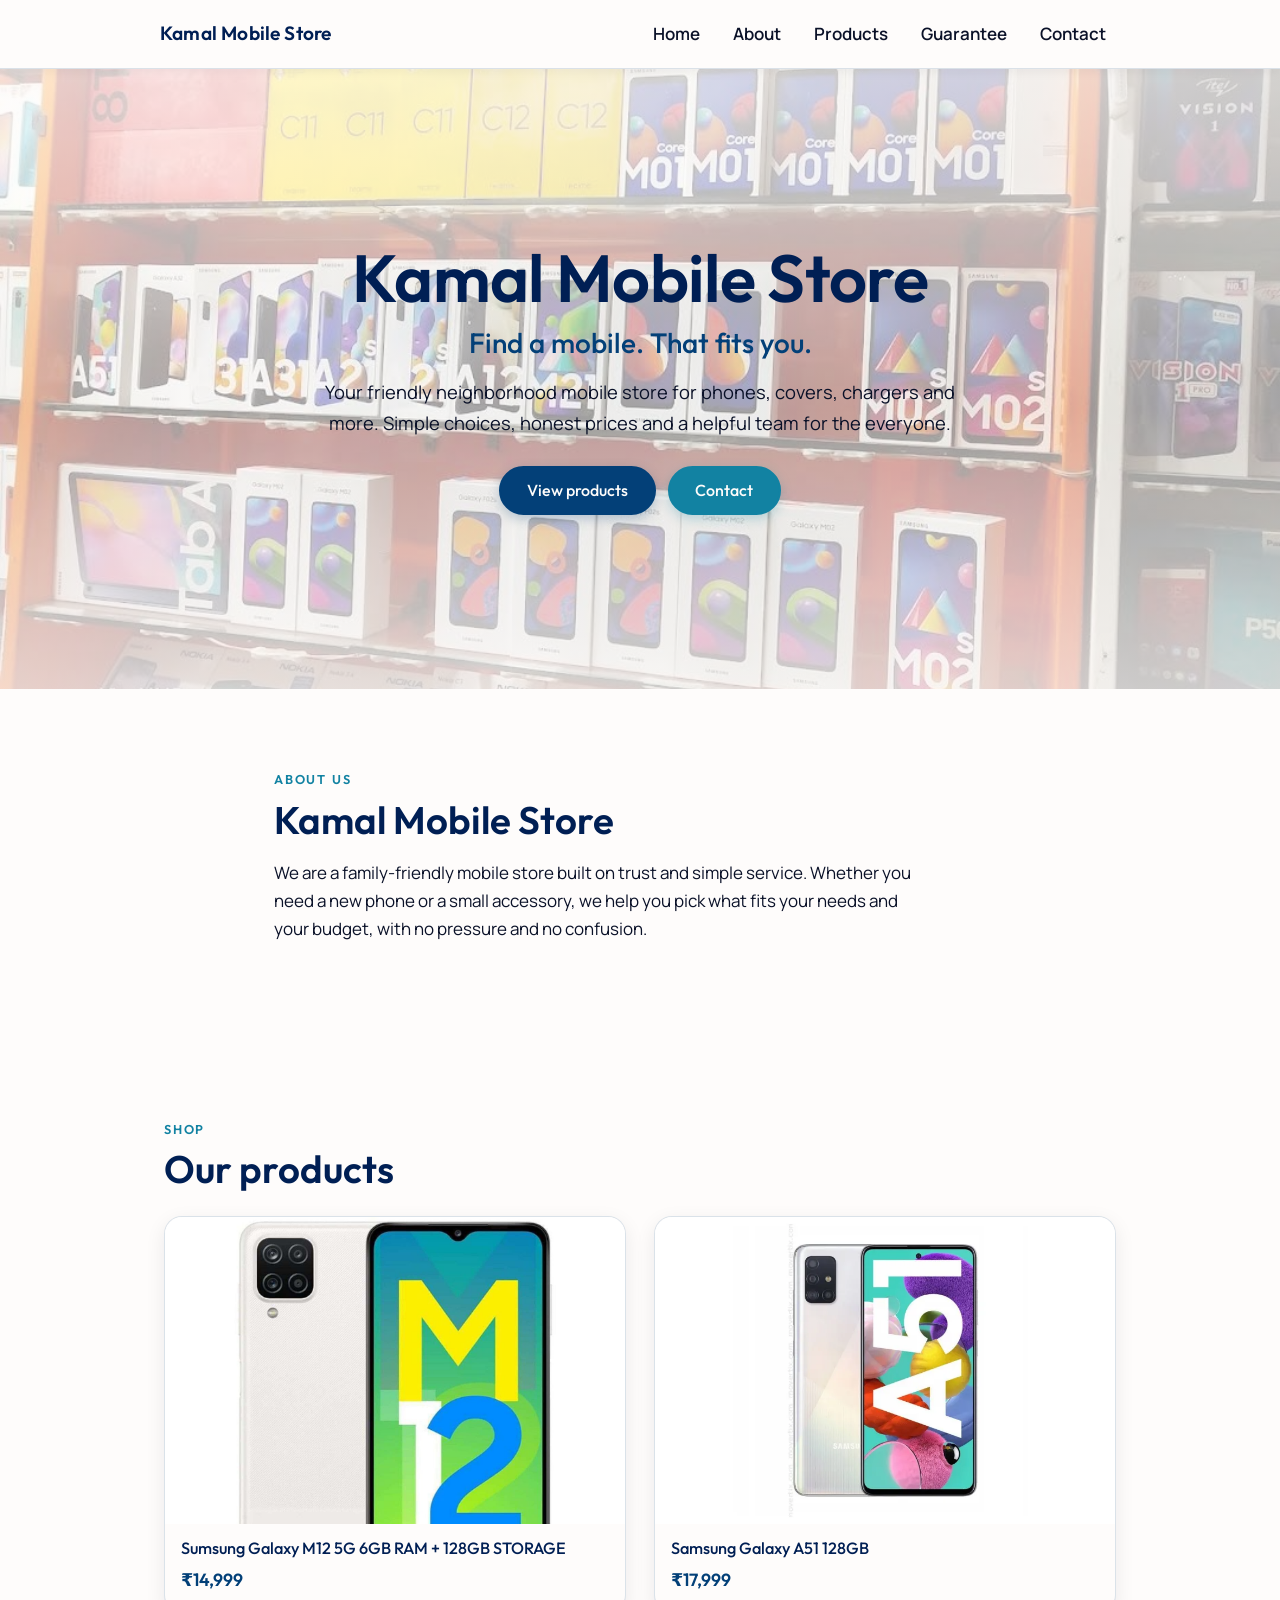
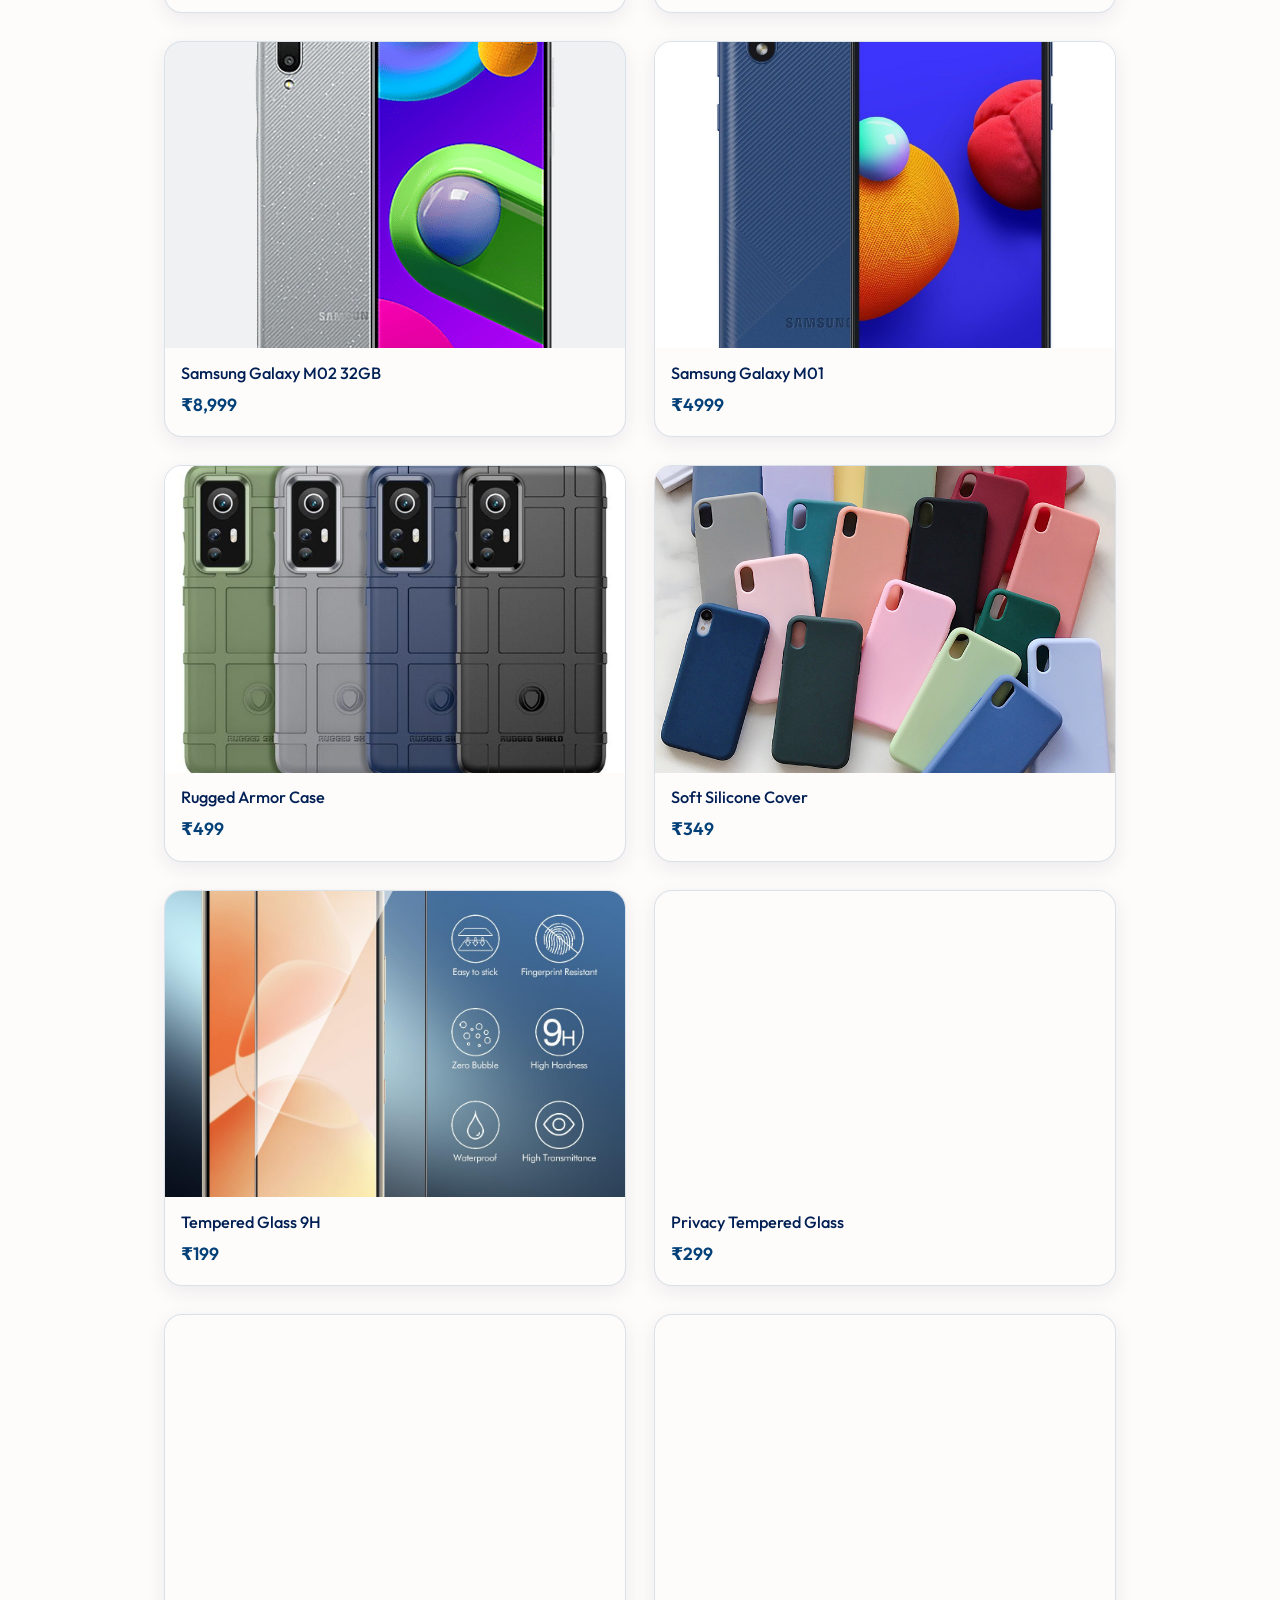
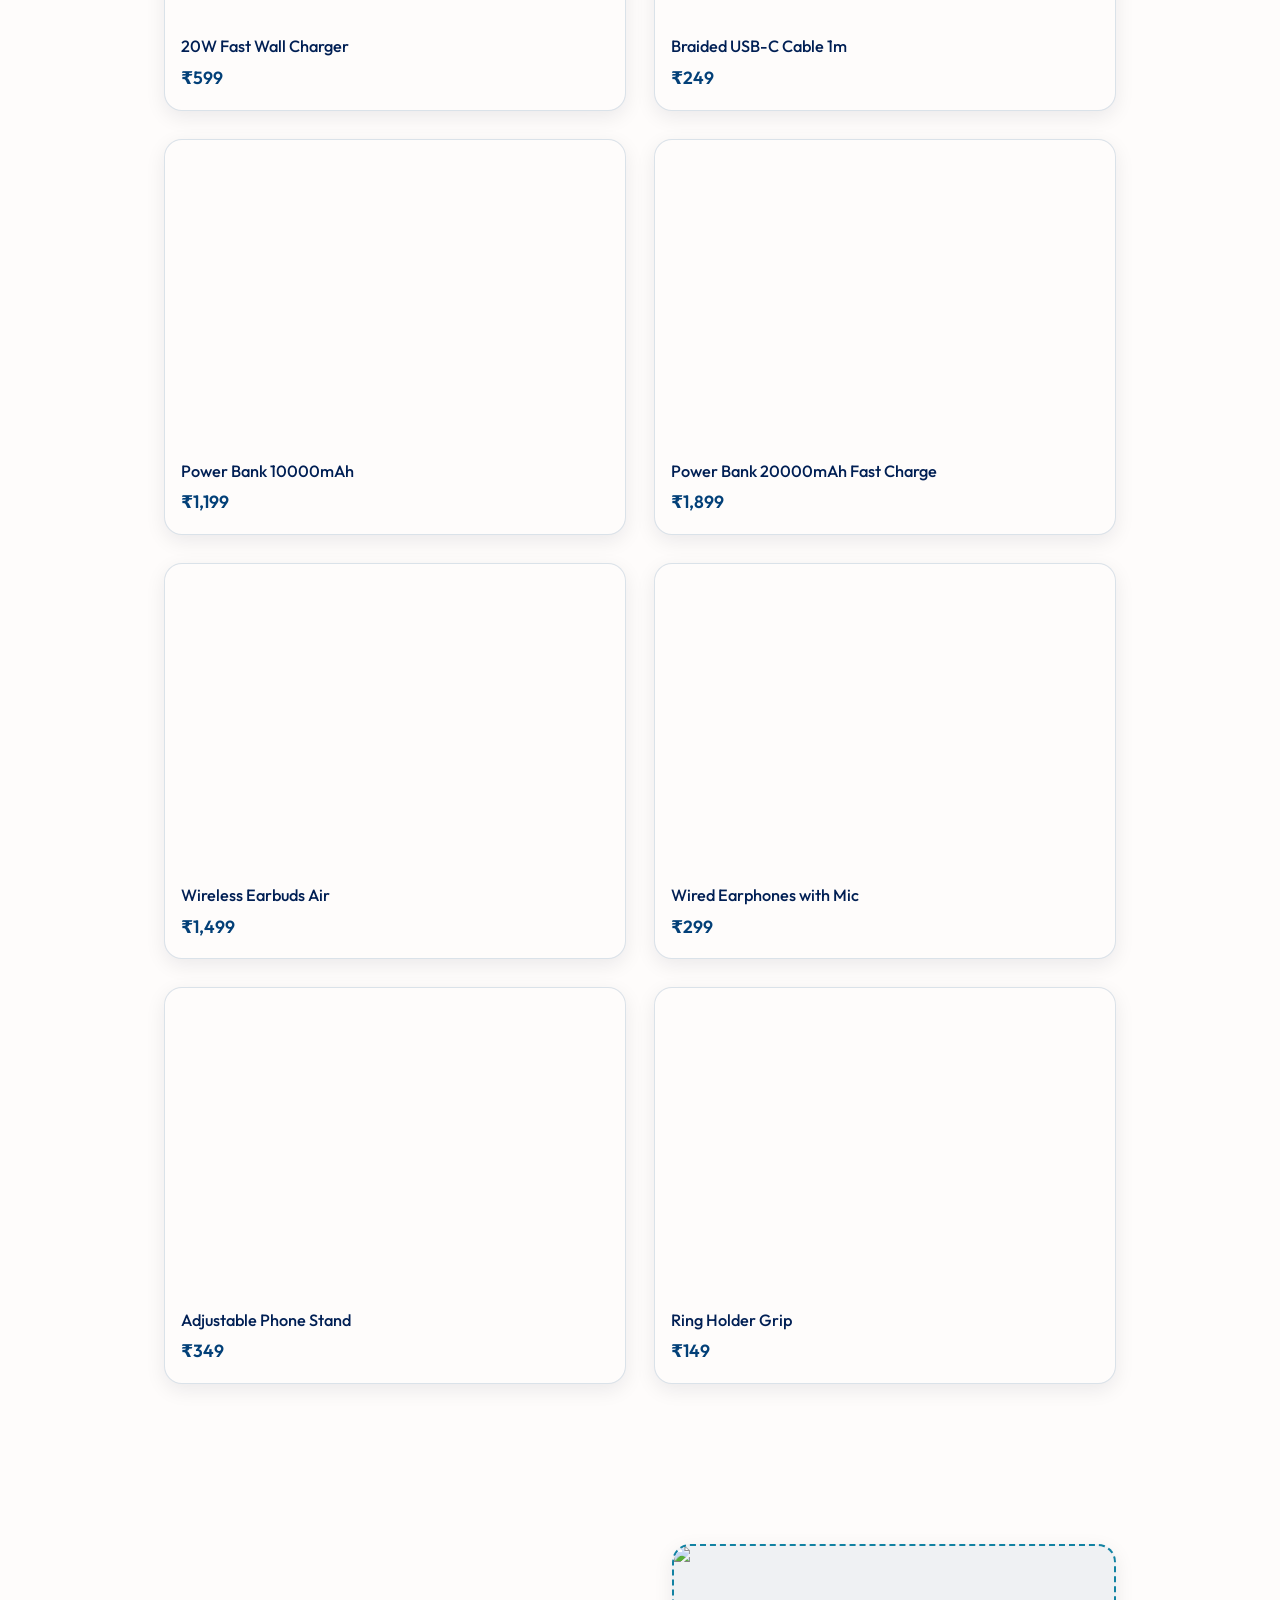
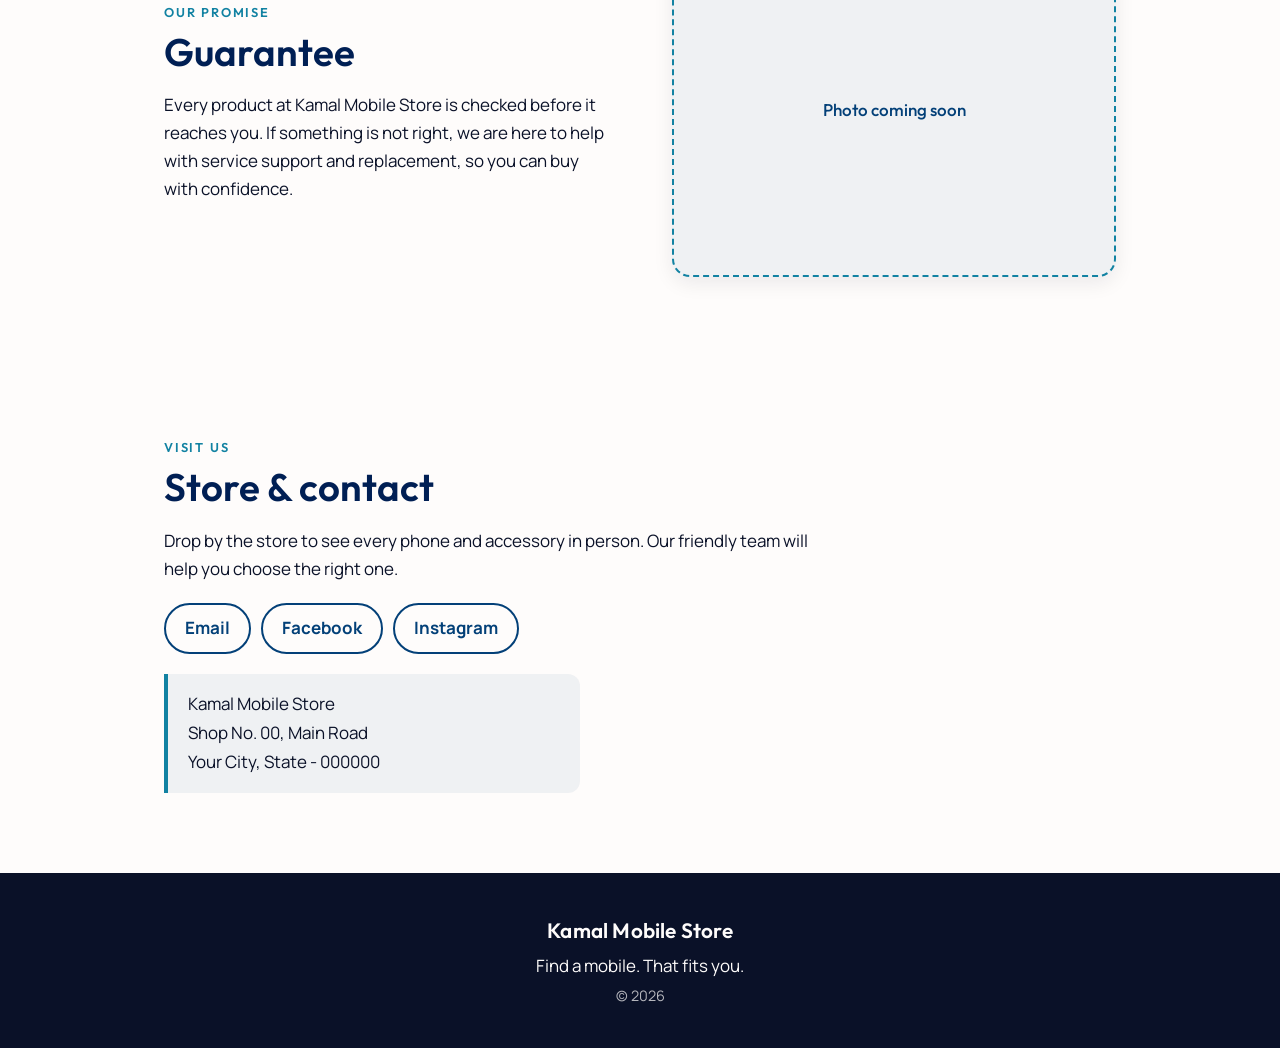
==== index.html @ 9f34a4f1 "update" ====
<!DOCTYPE html>
<html lang="en">
<head>
  <meta charset="UTF-8" />
  <meta name="viewport" content="width=device-width, initial-scale=1" />
  <title>Kamal Mobile Store</title>
  <meta name="description" content="Kamal Mobile Store. Find a mobile. That fits you." />

  <link rel="preconnect" href="https://fonts.googleapis.com" />
  <link rel="preconnect" href="https://fonts.gstatic.com" crossorigin />
  <link href="https://fonts.googleapis.com/css2?family=Manrope:wght@400;500;600;700&family=Outfit:wght@500;600;700&display=swap" rel="stylesheet" />
  <link rel="stylesheet" href="styles.css" />
</head>
<body>

  <!-- 1. NAVBAR -->
  <header class="site-header">
    <nav class="nav" aria-label="Main navigation">
      <a class="brand" href="#home">Kamal Mobile Store</a>
      <button class="nav-toggle" type="button" aria-label="Toggle menu" aria-expanded="false" aria-controls="nav-links">☰</button>
      <ul class="nav-links" id="nav-links">
        <li><a href="#home">Home</a></li>
        <li><a href="#about">About</a></li>
        <li><a href="#products">Products</a></li>
        <li><a href="#guarantee">Guarantee</a></li>
        <li><a href="#contact">Contact</a></li>
      </ul>
    </nav>
  </header>

  <main>

    <!-- 2. HERO -->
    <section class="hero" id="home">
      <img class="hero-bg" src="1.jpg" alt="" />
      <div class="hero-overlay"></div>
      <div class="hero-copy">
        <h1 class="hero-name">Kamal Mobile Store</h1>
        <p class="hero-quote">Find a mobile. That fits you.</p>
        <p class="hero-intro">Your friendly neighborhood mobile store for phones, covers, chargers and more. Simple choices, honest prices and a helpful team for the everyone.</p>
        <div class="hero-actions">
          <a class="btn" href="#products">View products</a>
          <a class="btn btn-alt" href="#contact">Contact</a>
        </div>
      </div>
    </section>

    <!-- 3. ABOUT -->
    <section class="section about reveal" id="about">
      <p class="kicker">About us</p>
      <h2>Kamal Mobile Store</h2>
      <p>We are a family-friendly mobile store built on trust and simple service. Whether you need a new phone or a small accessory, we help you pick what fits your needs and your budget, with no pressure and no confusion.</p>
    </section>

    <!-- 4. PRODUCTS -->
    <section class="section reveal" id="products">
      <p class="kicker">Shop</p>
      <h2>Our products</h2>

      <!--
        16 cards, 2 columns x 8 rows. They match products.js (same ids).
        script.js can rebuild this grid from window.KAMAL_PRODUCTS.
      -->
      <div class="grid-2" id="product-grid">

        <a class="card" href="product.html?id=phone-1">
          <img src="https://images.unsplash.com/photo-1511707171634-5f897ff02aa9?auto=format&fit=crop&w=800&q=80" alt="Starlight 5G 128GB" loading="lazy" />
          <div class="card-body">
            <h3>Starlight 5G 128GB</h3>
            <p class="price">₹14,999</p>
          </div>
        </a>

        <a class="card" href="product.html?id=phone-2">
          <img src="m12.jpg" alt="Horizon Lite 64GB" loading="lazy" />
          <div class="card-body">
            <h3>Sumsung Galaxy M12 5G 6GB RAM + 128GB STORAGE</h3>
            <p class="price">₹,999</p>
          </div>
        </a>

        <a class="card" href="product.html?id=phone-3">
          <img src="https://images.unsplash.com/photo-1580910051074-3eb694886505?auto=format&fit=crop&w=800&q=80" alt="Aura Pro 256GB" loading="lazy" />
          <div class="card-body">
            <h3>Aura Pro 256GB</h3>
            <p class="price">₹24,999</p>
          </div>
        </a>

        <a class="card" href="product.html?id=cover-1">
          <img src="images/products/cover-1.jpg" alt="Clear Shield Back Cover" loading="lazy" />
          <div class="card-body">
            <h3>Clear Shield Back Cover</h3>
            <p class="price">₹299</p>
          </div>
        </a>

        <a class="card" href="product.html?id=cover-2">
          <img src="images/products/cover-2.jpg" alt="Rugged Armor Case" loading="lazy" />
          <div class="card-body">
            <h3>Rugged Armor Case</h3>
            <p class="price">₹499</p>
          </div>
        </a>

        <a class="card" href="product.html?id=cover-3">
          <img src="images/products/cover-3.jpg" alt="Soft Silicone Cover" loading="lazy" />
          <div class="card-body">
            <h3>Soft Silicone Cover</h3>
            <p class="price">₹349</p>
          </div>
        </a>

        <a class="card" href="product.html?id=glass-1">
          <img src="images/products/glass-1.jpg" alt="Tempered Glass 9H" loading="lazy" />
          <div class="card-body">
            <h3>Tempered Glass 9H</h3>
            <p class="price">₹199</p>
          </div>
        </a>

        <a class="card" href="product.html?id=glass-2">
          <img src="images/products/glass-2.jpg" alt="Privacy Tempered Glass" loading="lazy" />
          <div class="card-body">
            <h3>Privacy Tempered Glass</h3>
            <p class="price">₹299</p>
          </div>
        </a>

        <a class="card" href="product.html?id=charger-1">
          <img src="images/products/charger-1.jpg" alt="20W Fast Wall Charger" loading="lazy" />
          <div class="card-body">
            <h3>20W Fast Wall Charger</h3>
            <p class="price">₹599</p>
          </div>
        </a>

        <a class="card" href="product.html?id=charger-2">
          <img src="images/products/charger-2.jpg" alt="Braided USB-C Cable 1m" loading="lazy" />
          <div class="card-body">
            <h3>Braided USB-C Cable 1m</h3>
            <p class="price">₹249</p>
          </div>
        </a>

        <a class="card" href="product.html?id=powerbank-1">
          <img src="images/products/powerbank-1.jpg" alt="Power Bank 10000mAh" loading="lazy" />
          <div class="card-body">
            <h3>Power Bank 10000mAh</h3>
            <p class="price">₹1,199</p>
          </div>
        </a>

        <a class="card" href="product.html?id=powerbank-2">
          <img src="images/products/powerbank-2.jpg" alt="Power Bank 20000mAh Fast Charge" loading="lazy" />
          <div class="card-body">
            <h3>Power Bank 20000mAh Fast Charge</h3>
            <p class="price">₹1,899</p>
          </div>
        </a>

        <a class="card" href="product.html?id=earbuds-1">
          <img src="images/products/earbuds-1.jpg" alt="Wireless Earbuds Air" loading="lazy" />
          <div class="card-body">
            <h3>Wireless Earbuds Air</h3>
            <p class="price">₹1,499</p>
          </div>
        </a>

        <a class="card" href="product.html?id=earbuds-2">
          <img src="images/products/earbuds-2.jpg" alt="Wired Earphones with Mic" loading="lazy" />
          <div class="card-body">
            <h3>Wired Earphones with Mic</h3>
            <p class="price">₹299</p>
          </div>
        </a>

        <a class="card" href="product.html?id=access-1">
          <img src="images/products/access-1.jpg" alt="Adjustable Phone Stand" loading="lazy" />
          <div class="card-body">
            <h3>Adjustable Phone Stand</h3>
            <p class="price">₹349</p>
          </div>
        </a>

        <a class="card" href="product.html?id=access-2">
          <img src="images/products/access-2.jpg" alt="Ring Holder Grip" loading="lazy" />
          <div class="card-body">
            <h3>Ring Holder Grip</h3>
            <p class="price">₹149</p>
          </div>
        </a>

      </div>
    </section>

    <!-- 5. GUARANTEE -->
    <section class="section guarantee reveal" id="guarantee">
      <div class="guarantee-grid">
        <div>
          <p class="kicker">Our promise</p>
          <h2>Guarantee</h2>
          <p>Every product at Kamal Mobile Store is checked before it reaches you. If something is not right, we are here to help with service support and replacement, so you can buy with confidence.</p>
        </div>

        <div class="photo-slot">
          <!-- REPLACE THIS IMAGE -->
          <img src="images/guarantee.jpg" alt="Guarantee" />
        </div>
      </div>
    </section>

    <!-- 6. STORE / CONTACT -->
    <section class="section contact reveal" id="contact">
      <p class="kicker">Visit us</p>
      <h2>Store &amp; contact</h2>
      <p>Drop by the store to see every phone and accessory in person. Our friendly team will help you choose the right one.</p>

      <div class="socials">
        <a class="social" href="mailto:hello@example.com">Email</a>
        <a class="social" href="https://www.facebook.com/" target="_blank" rel="noopener">Facebook</a>
        <a class="social" href="https://www.instagram.com/" target="_blank" rel="noopener">Instagram</a>
      </div>

      <!-- REPLACE WITH YOUR REAL ADDRESS -->
      <address class="address">
        Kamal Mobile Store<br />
        Shop No. 00, Main Road<br />
        Your City, State - 000000
      </address>
    </section>

  </main>

  <!-- 7. FOOTER -->
  <footer class="site-footer">
    <p class="brand">Kamal Mobile Store</p>
    <p>Find a mobile. That fits you.</p>
    <p>&copy; 2026</p>
  </footer>

  <script src="products.js"></script>
  <script src="script.js"></script>
</body>
</html>
---- styles.css ----
/* ==========================================================
   Kamal Mobile Store — styles.css
   Palette only: #0A1128  #001F54  #034078  #1282A2  #FEFCFB
   (shadows, borders and tints are transparent versions of these)
   ========================================================== */

:root {
  --ink: #0A1128;
  --navy: #001F54;
  --blue: #034078;
  --teal: #1282A2;
  --bg: #FEFCFB;

  --line: rgba(3, 64, 120, 0.14);
  --tint: rgba(3, 64, 120, 0.06);
  --shadow: 0 6px 20px rgba(10, 17, 40, 0.08);
  --shadow-lg: 0 12px 30px rgba(10, 17, 40, 0.14);

  --font-head: "Outfit", system-ui, -apple-system, "Segoe UI", sans-serif;
  --font-body: "Manrope", system-ui, -apple-system, "Segoe UI", sans-serif;

  --radius: 18px;
  --header-h: 68px;
}

/* ---------- Reset / base ---------- */
*,
*::before,
*::after {
  box-sizing: border-box;
}

html {
  overflow-x: hidden;
  scroll-behavior: smooth;
  scroll-padding-top: var(--header-h);
  -webkit-text-size-adjust: 100%;
}

body {
  margin: 0;
  overflow-x: hidden;
  overflow-x: clip; /* clip keeps the sticky header working */
  background: var(--bg);
  color: var(--ink);
  font-family: var(--font-body);
  font-size: 1rem;
  line-height: 1.65;
}

img {
  display: block;
  max-width: 100%;
}

h1,
h2,
h3 {
  font-family: var(--font-head);
  font-weight: 600;
  color: var(--navy);
  line-height: 1.2;
  overflow-wrap: anywhere;
}

p {
  margin: 0 0 1rem;
}

a {
  color: var(--blue);
}

:focus-visible {
  outline: 3px solid var(--teal);
  outline-offset: 3px;
}

/* ---------- Header / nav (sticky + hamburger) ---------- */
.site-header {
  position: sticky;
  top: 0;
  z-index: 100;
  background: rgba(254, 252, 251, 0.96);
  -webkit-backdrop-filter: blur(8px);
  backdrop-filter: blur(8px);
  border-bottom: 1px solid var(--line);
  box-shadow: 0 2px 12px rgba(10, 17, 40, 0.06);
}

.nav {
  display: flex;
  align-items: center;
  justify-content: space-between;
  gap: 1rem;
  max-width: 1100px;
  min-height: var(--header-h);
  margin: 0 auto;
  padding: 0.5rem 1.25rem;
}

.brand {
  font-family: var(--font-head);
  font-weight: 600;
  font-size: 1.2rem;
  color: var(--navy);
  text-decoration: none;
  letter-spacing: 0.01em;
}

.nav-toggle {
  display: inline-flex;
  align-items: center;
  justify-content: center;
  width: 44px;
  height: 44px;
  padding: 0;
  border: 2px solid var(--blue);
  border-radius: 12px;
  background: transparent;
  color: var(--blue);
  font-size: 1.5rem;
  line-height: 1;
  cursor: pointer;
  transition: background 0.2s ease, color 0.2s ease;
}

.nav-toggle:hover,
.nav-toggle[aria-expanded="true"] {
  background: var(--blue);
  color: var(--bg);
}

/* Mobile: dropdown panel under the header */
.nav-links {
  display: none;
  position: absolute;
  top: 100%;
  left: 0;
  right: 0;
  flex-direction: column;
  margin: 0;
  padding: 0.5rem 0 0.75rem;
  list-style: none;
  background: var(--bg);
  border-bottom: 1px solid var(--line);
  box-shadow: 0 12px 24px rgba(10, 17, 40, 0.1);
}

/* Open state: works with aria-expanded or an open/is-open/active/show class */
.nav-toggle[aria-expanded="true"] + .nav-links,
.nav-links.open,
.nav-links.is-open,
.nav-links.active,
.nav-links.show {
  display: flex;
}

.nav-links a {
  display: block;
  padding: 0.85rem 1.5rem;
  color: var(--ink);
  font-weight: 600;
  text-decoration: none;
  transition: color 0.2s ease, background 0.2s ease;
}

.nav-links a:hover {
  color: var(--teal);
  background: var(--tint);
}

/* ---------- Buttons ---------- */
.btn {
  display: inline-flex;
  align-items: center;
  justify-content: center;
  padding: 0.8rem 1.6rem;
  border: 2px solid var(--blue);
  border-radius: 999px;
  background: var(--blue);
  color: var(--bg);
  font-family: var(--font-head);
  font-weight: 500;
  font-size: 1rem;
  line-height: 1.2;
  text-decoration: none;
  cursor: pointer;
  box-shadow: 0 4px 12px rgba(3, 64, 120, 0.25);
  transition: background 0.2s ease, border-color 0.2s ease, transform 0.2s ease;
}

.btn:hover {
  background: var(--teal);
  border-color: var(--teal);
  transform: translateY(-2px);
}

.btn-alt {
  background: var(--teal);
  border-color: var(--teal);
  box-shadow: 0 4px 12px rgba(18, 130, 162, 0.25);
}

.btn-alt:hover {
  background: var(--blue);
  border-color: var(--blue);
}

/* ---------- Hero ---------- */
.hero {
  position: relative;
  display: flex;
  align-items: center;
  justify-content: center;
  min-height: 82vh;
  min-height: clamp(440px, 82svh, 680px);
  overflow: hidden;
  isolation: isolate;
  background: var(--bg);
  text-align: center;
}

.hero-bg {
  position: absolute;
  inset: 0;
  z-index: 0;
  width: 100%;
  height: 100%;
  object-fit: cover;
  object-position: center;
  background-size: cover;
  background-position: center;
}

/* Pale overlay keeps the dark text readable */
.hero-overlay {
  position: absolute;
  inset: 0;
  z-index: 1;
  background: linear-gradient(
    180deg,
    rgba(254, 252, 251, 0.8) 0%,
    rgba(254, 252, 251, 0.6) 55%,
    rgba(254, 252, 251, 0.8) 100%
  );
}

.hero-copy {
  position: relative;
  z-index: 2;
  width: 100%;
  max-width: 720px;
  padding: 4rem 1.25rem;
}

.hero-name {
  margin: 0 0 0.75rem;
  color: var(--navy);
  font-size: clamp(2.4rem, 10vw, 4.75rem);
  font-weight: 600;
  line-height: 1.05;
  letter-spacing: -0.01em;
  animation: slideUp 0.9s cubic-bezier(0.2, 0.7, 0.2, 1) both;
}

.hero-quote {
  margin: 0 0 1rem;
  color: var(--blue);
  font-family: var(--font-head);
  font-weight: 500;
  font-size: clamp(1.15rem, 4.6vw, 1.75rem);
  line-height: 1.3;
  animation: slideUp 0.9s cubic-bezier(0.2, 0.7, 0.2, 1) 0.3s both;
}

.hero-intro {
  max-width: 34rem;
  margin: 0 auto 1.75rem;
  color: var(--ink);
  font-size: 1.05rem;
  animation: slideUp 0.9s cubic-bezier(0.2, 0.7, 0.2, 1) 0.55s both;
}

.hero-actions {
  display: flex;
  flex-wrap: wrap;
  justify-content: center;
  gap: 0.75rem;
  animation: slideUp 0.9s cubic-bezier(0.2, 0.7, 0.2, 1) 0.8s both;
}

@keyframes slideUp {
  from {
    opacity: 0;
    transform: translateY(40px);
  }
  to {
    opacity: 1;
    transform: translateY(0);
  }
}

/* ---------- Sections ---------- */
.section {
  max-width: 1100px;
  margin: 0 auto;
  padding: 3.5rem 1.25rem;
}

.kicker {
  margin: 0 0 0.4rem;
  color: var(--teal);
  font-family: var(--font-head);
  font-weight: 600;
  font-size: 0.8rem;
  letter-spacing: 0.14em;
  text-transform: uppercase;
}

.section h2 {
  margin: 0 0 1rem;
  font-size: clamp(1.7rem, 6vw, 2.4rem);
}

.section > p {
  max-width: 65ch;
}

.about {
  max-width: 780px;
}

/* Reveal on scroll (slide up) */
.reveal {
  opacity: 0;
  transform: translateY(32px);
  transition: opacity 0.7s ease, transform 0.7s ease;
}

.reveal.visible {
  opacity: 1;
  transform: translateY(0);
}

/* ---------- Cards + product grid ---------- */
/* 1 column on phones, 2 columns from 480px up */
.grid-2 {
  display: grid;
  grid-template-columns: minmax(0, 1fr);
  gap: 1rem;
  margin-top: 1.5rem;
}

.grid-2 > * {
  min-width: 0;
}

.card {
  display: block;
  overflow: hidden;
  background: var(--bg);
  border: 1px solid var(--line);
  border-radius: var(--radius);
  box-shadow: var(--shadow);
  color: inherit;
  text-decoration: none;
  transition: transform 0.25s ease, box-shadow 0.25s ease;
}

a.card:hover {
  transform: translateY(-4px);
  box-shadow: var(--shadow-lg);
}

.card img {
  width: 100%;
  aspect-ratio: 4 / 3;
  object-fit: cover;
  background: var(--tint);
  color: var(--blue);
  font-size: 0.85rem;
}

.card-body {
  min-width: 0;
  padding: 0.9rem 1rem 1.1rem;
}

.card-body h3 {
  margin: 0 0 0.35rem;
  font-size: 1.02rem;
  font-weight: 500;
  line-height: 1.3;
}

.price {
  margin: 0;
  color: var(--blue);
  font-family: var(--font-head);
  font-weight: 600;
  font-size: 1.1rem;
}

/* ---------- Guarantee ---------- */
.guarantee-grid {
  display: grid;
  grid-template-columns: minmax(0, 1fr);
  gap: 1.75rem;
  align-items: center;
}

.guarantee-grid > * {
  min-width: 0;
}

/* Empty, visible photo card you can drop an image into.
   The box stays even when images/guarantee.jpg is missing. */
.photo-slot {
  position: relative;
  display: grid;
  place-items: center;
  width: 100%;
  min-height: 220px;
  aspect-ratio: 4 / 3;
  overflow: hidden;
  background: var(--tint);
  border: 2px dashed var(--teal);
  border-radius: var(--radius);
  box-shadow: var(--shadow);
}

.photo-slot::before {
  content: "Photo coming soon";
  position: absolute;
  inset: 0;
  z-index: 0;
  display: grid;
  place-items: center;
  padding: 1rem;
  color: var(--blue);
  font-family: var(--font-head);
  font-weight: 500;
  text-align: center;
}

.photo-slot img {
  position: absolute;
  inset: 0;
  z-index: 1;
  width: 100%;
  height: 100%;
  object-fit: cover;
  font-size: 0; /* hides alt text if the file is missing */
  color: transparent;
}

/* ---------- Contact ---------- */
.socials {
  display: flex;
  flex-wrap: wrap;
  gap: 0.6rem;
  margin: 1.25rem 0;
}

.social {
  display: inline-flex;
  align-items: center;
  padding: 0.6rem 1.2rem;
  border: 2px solid var(--blue);
  border-radius: 999px;
  color: var(--blue);
  font-weight: 700;
  text-decoration: none;
  transition: background 0.2s ease, color 0.2s ease;
}

.social:hover {
  background: var(--blue);
  color: var(--bg);
}

.address {
  max-width: 26rem;
  margin: 1rem 0 0;
  padding: 1rem 1.25rem;
  background: var(--tint);
  border-left: 4px solid var(--teal);
  border-radius: 0 12px 12px 0;
  font-style: normal;
  line-height: 1.7;
}

/* ---------- Product page ---------- */
.back-link {
  display: inline-block;
  margin-bottom: 1.25rem;
  color: var(--blue);
  font-weight: 700;
  text-decoration: none;
}

.back-link:hover {
  color: var(--teal);
  text-decoration: underline;
}

.product-layout {
  display: grid;
  grid-template-columns: minmax(0, 1fr);
  gap: 1.5rem;
  align-items: start;
}

.product-layout > * {
  min-width: 0;
}

.product-layout .photo-slot {
  border-style: solid;
  border-color: var(--line);
}

.product-layout .card-body {
  padding: 0;
}

.product-layout h1 {
  margin: 0 0 0.5rem;
  font-size: clamp(1.7rem, 6vw, 2.4rem);
}

.product-layout .price {
  margin-bottom: 1rem;
  font-size: 1.6rem;
}

.product-layout .btn {
  margin-top: 0.5rem;
}

/* ---------- Footer ---------- */
.site-footer {
  padding: 2.5rem 1.25rem;
  background: var(--ink);
  color: var(--bg);
  text-align: center;
}

.site-footer p {
  margin: 0 0 0.3rem;
}

.site-footer .brand {
  display: block;
  color: var(--bg);
  font-size: 1.3rem;
}

.site-footer p:last-child {
  margin-bottom: 0;
  opacity: 0.7;
  font-size: 0.9rem;
}

/* ---------- Larger screens ---------- */
@media (min-width: 480px) {
  .grid-2 {
    grid-template-columns: repeat(2, minmax(0, 1fr));
    gap: 1.25rem;
  }
}

@media (min-width: 768px) {
  .nav-toggle {
    display: none;
  }

  .nav-links {
    position: static;
    display: flex;
    flex-direction: row;
    gap: 0.25rem;
    padding: 0;
    background: none;
    border: 0;
    box-shadow: none;
  }

  .nav-links a {
    padding: 0.5rem 0.9rem;
    border-radius: 999px;
  }

  .section {
    padding: 5rem 1.5rem;
  }

  .guarantee-grid {
    grid-template-columns: repeat(2, minmax(0, 1fr));
    gap: 3rem;
  }

  .product-layout {
    grid-template-columns: repeat(2, minmax(0, 1fr));
    gap: 2.5rem;
  }
}

/* ---------- Laptop / desktop (1024px and up) ---------- */
@media (min-width: 1024px) {
  body {
    font-size: 1.0625rem;
  }

  .nav,
  .section {
    max-width: 1000px;
  }

  .about {
    max-width: 780px;
  }

  .hero {
    min-height: clamp(460px, 70vh, 620px);
  }

  .hero-copy {
    max-width: 800px;
    padding: 5rem 1.5rem;
  }

  .hero-name {
    font-size: clamp(3rem, 5.2vw, 4.25rem);
  }

  .hero-quote {
    font-size: 1.75rem;
  }

  .hero-intro {
    max-width: 40rem;
    font-size: 1.15rem;
  }

  .grid-2 {
    gap: 1.75rem;
  }

  .card img {
    aspect-ratio: 3 / 2;
  }

  .guarantee-grid {
    gap: 4rem;
  }
}

/* ---------- No JavaScript: never leave content hidden ---------- */
@media (scripting: none) {
  .reveal {
    opacity: 1;
    transform: none;
  }
}

/* ---------- Reduced motion ---------- */
@media (prefers-reduced-motion: reduce) {
  html {
    scroll-behavior: auto;
  }

  *,
  *::before,
  *::after {
    transition-duration: 0.01ms !important;
    animation-duration: 0.01ms !important;
    animation-delay: 0s !important;
  }

  .reveal {
    opacity: 1;
    transform: none;
  }

  .hero-name,
  .hero-quote,
  .hero-intro,
  .hero-actions {
    animation: none;
    opacity: 1;
    transform: none;
  }
}
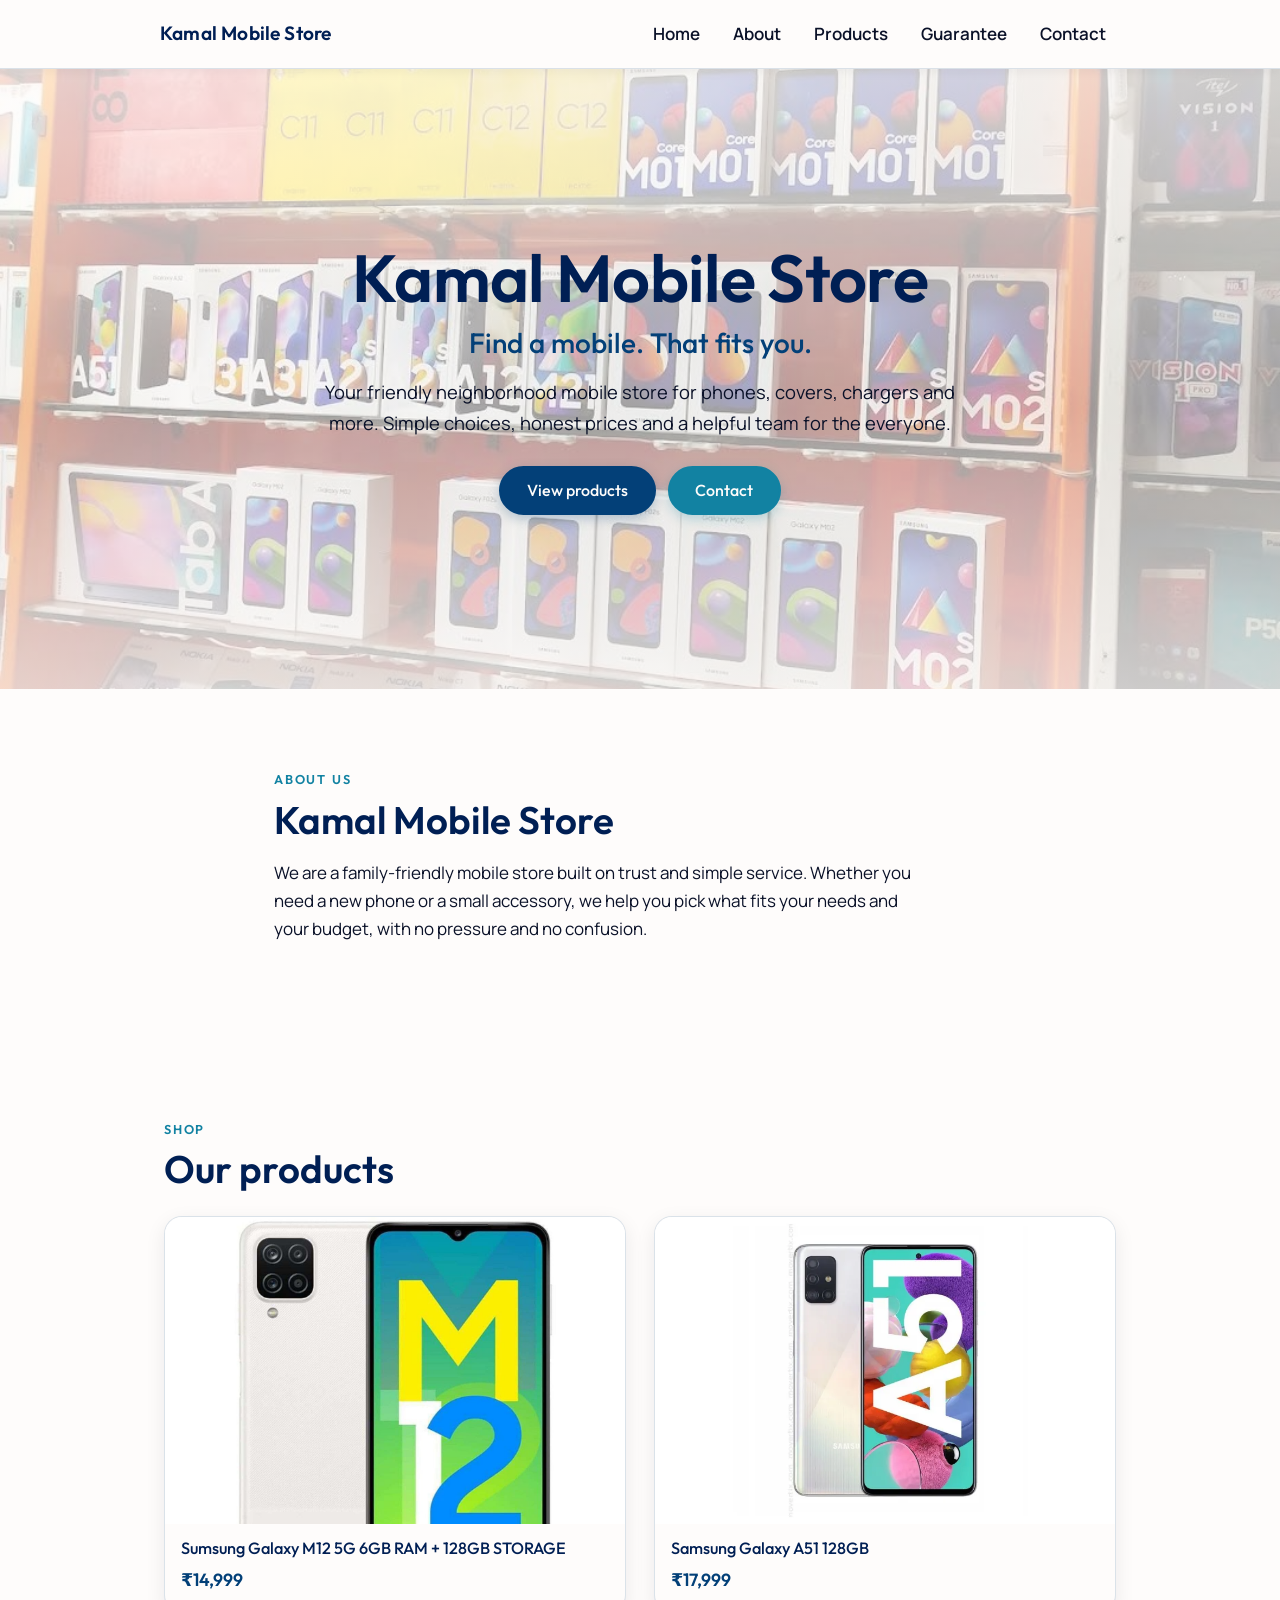
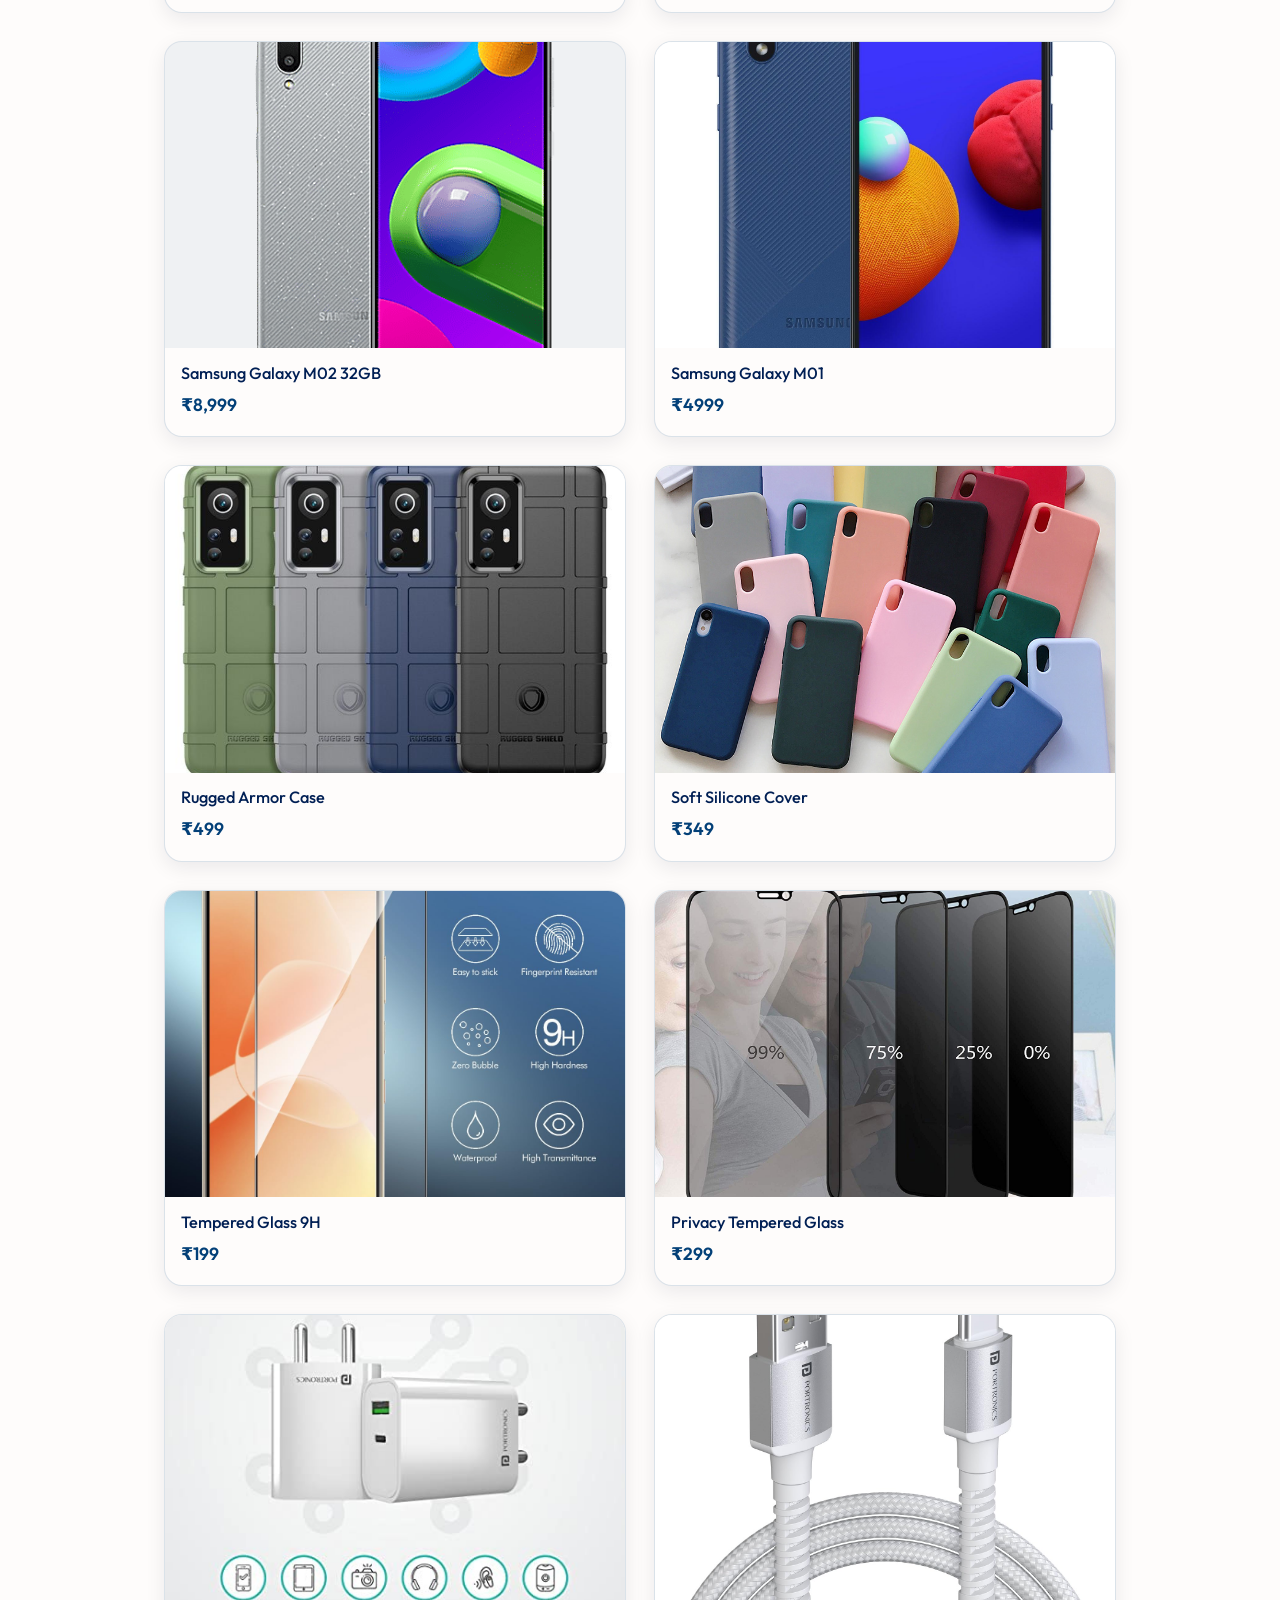
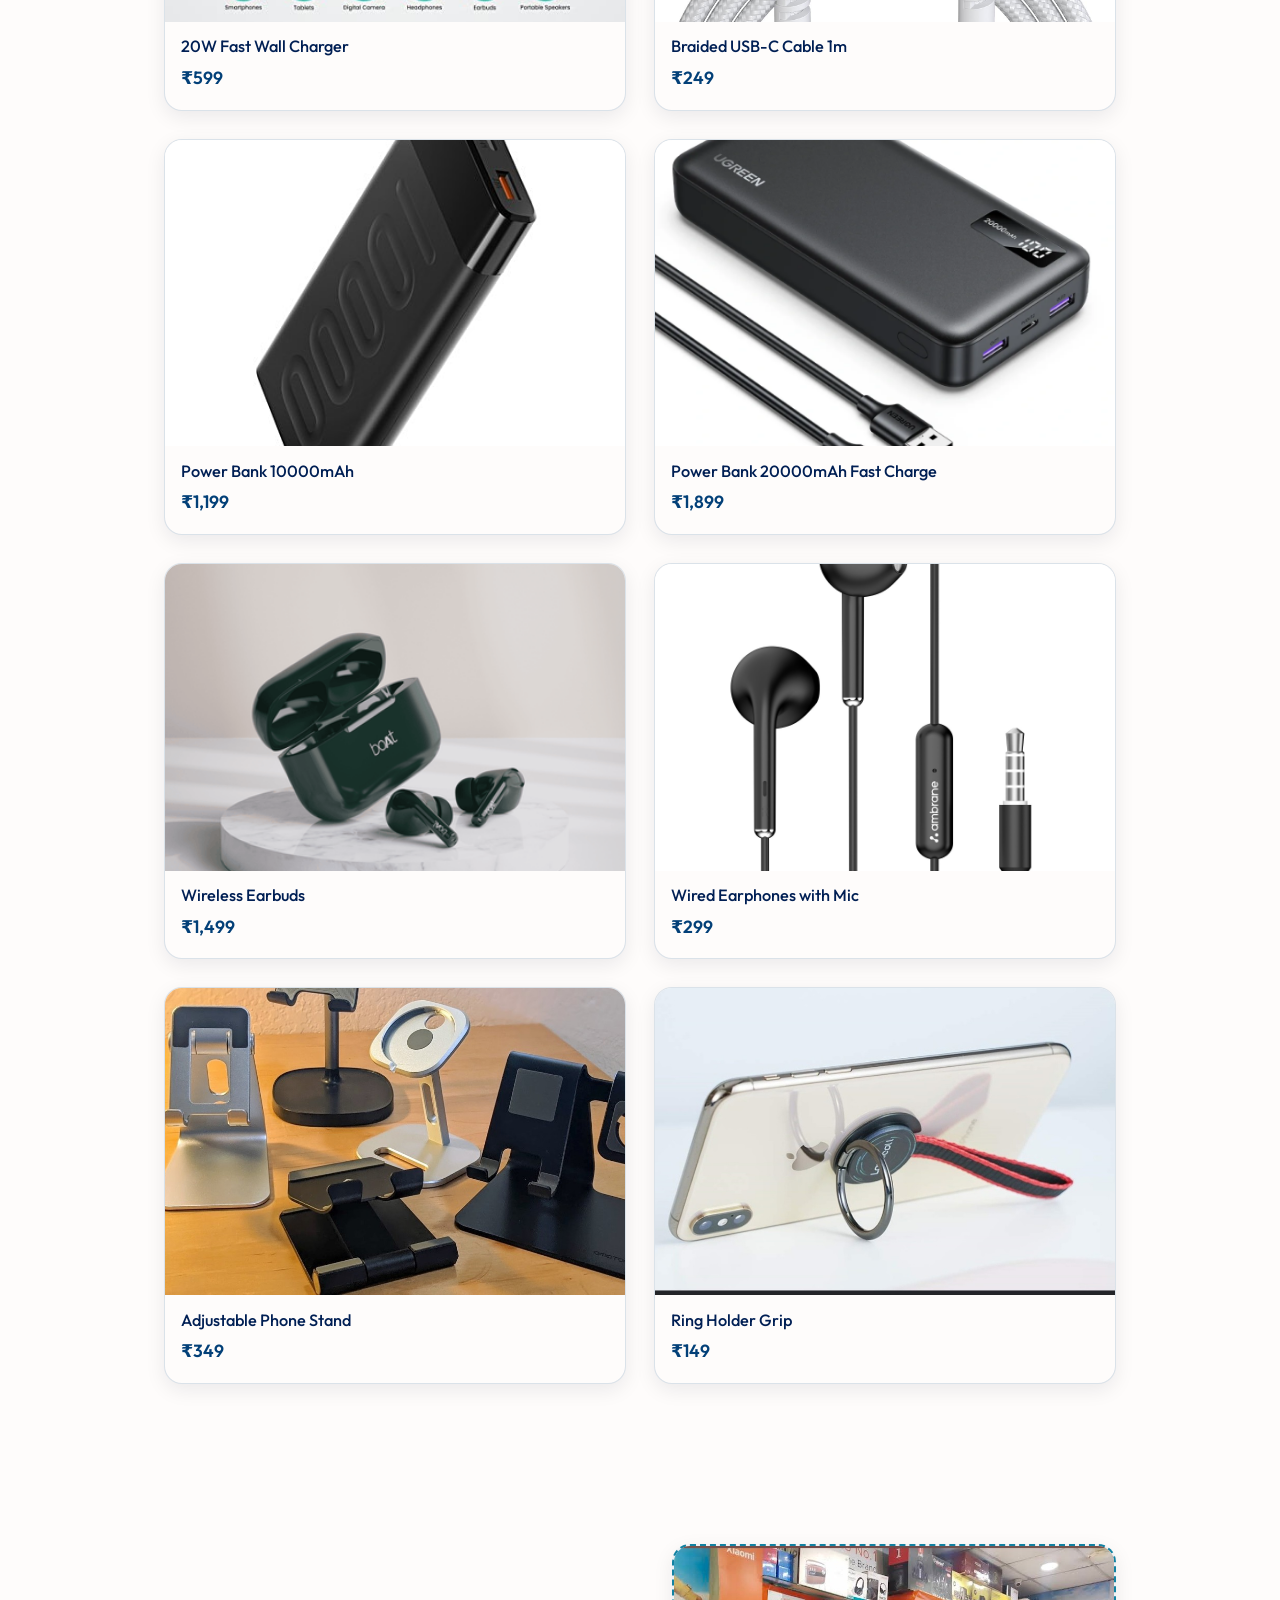
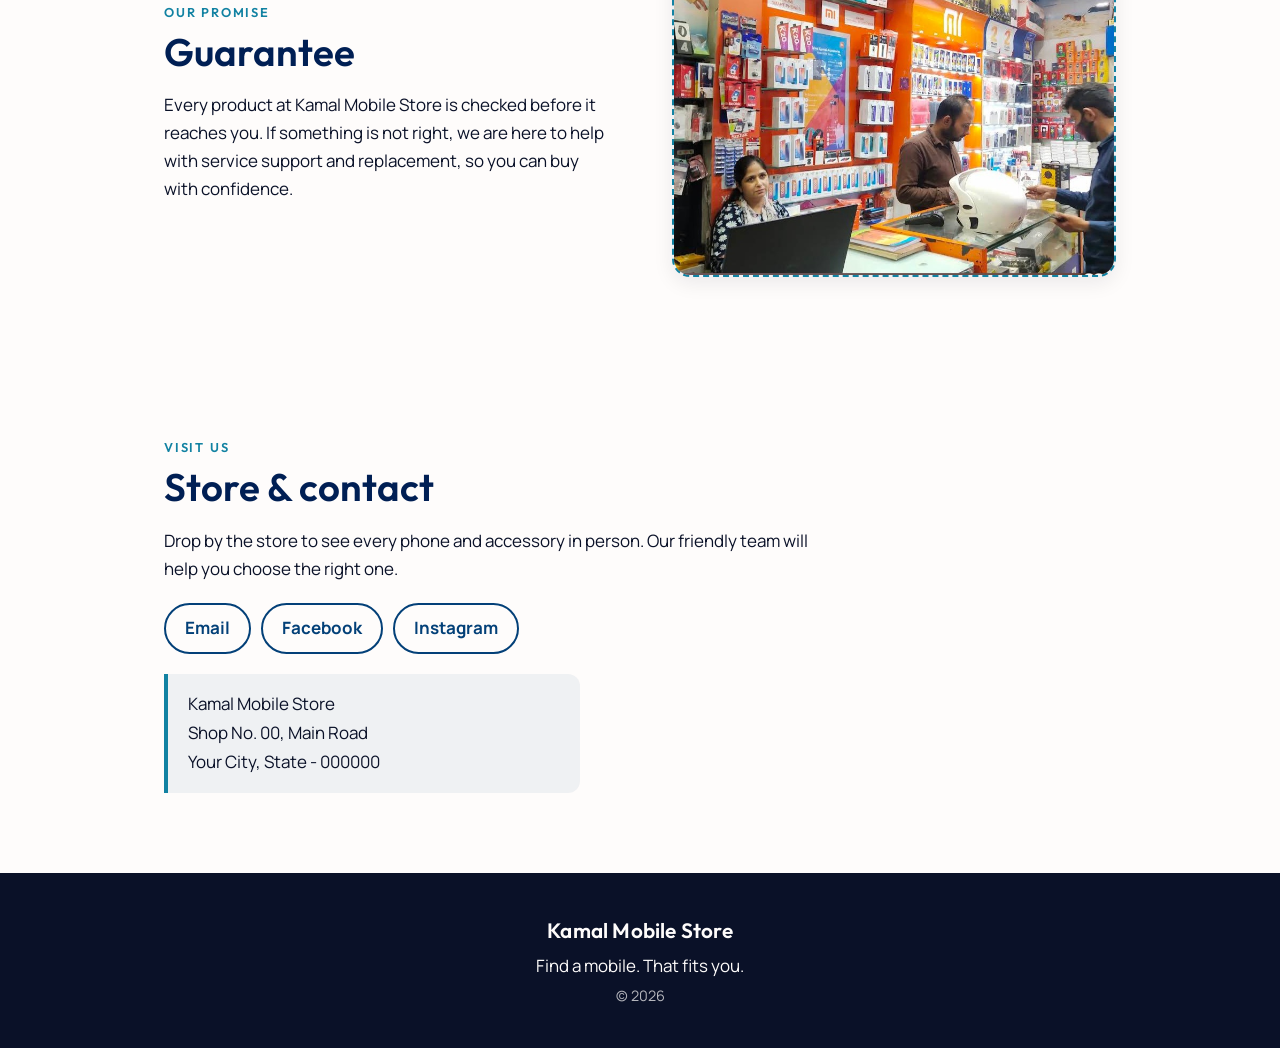
==== commit a96f9b25: "update" ====
--- a/index.html
+++ b/index.html
@@ -205,7 +205,7 @@
 
         <div class="photo-slot">
           <!-- REPLACE THIS IMAGE -->
-          <img src="images/guarantee.jpg" alt="Guarantee" />
+          <img src="shop.jpg" alt="Guarantee" />
         </div>
       </div>
     </section>
